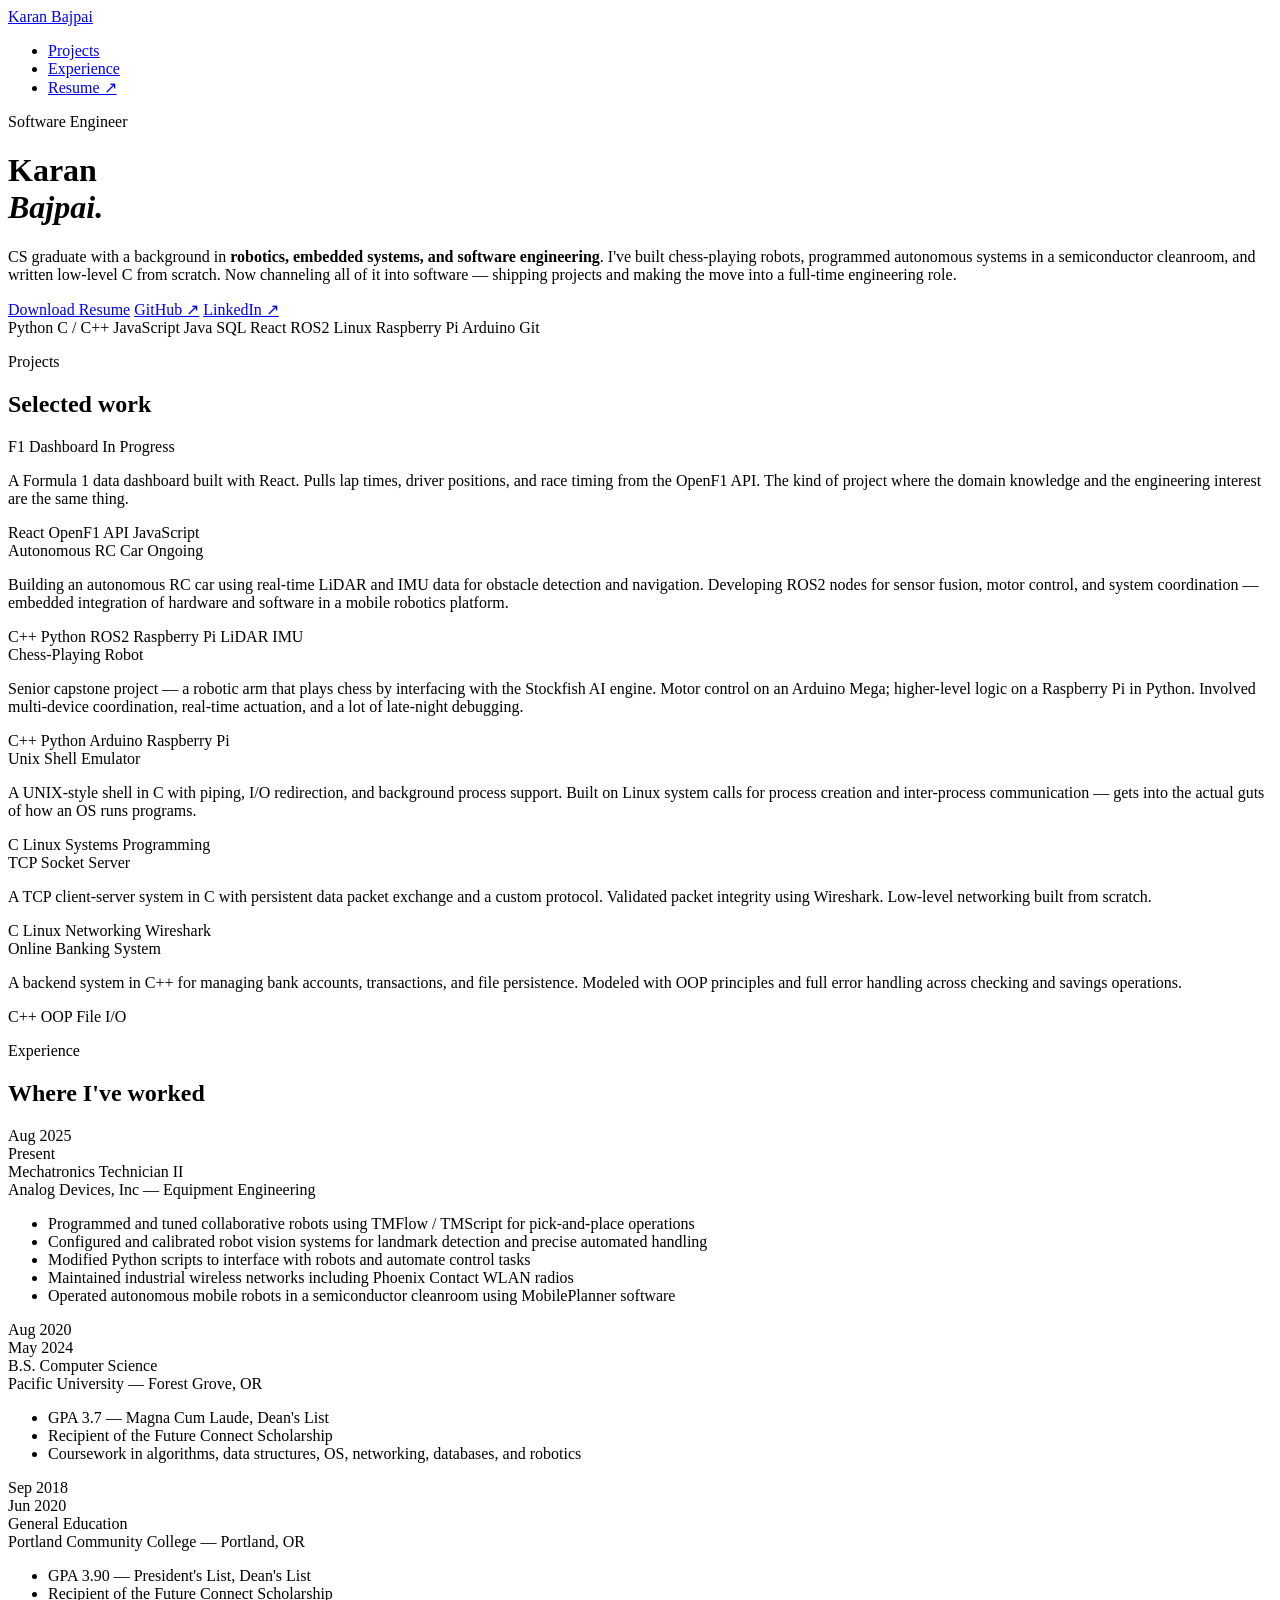
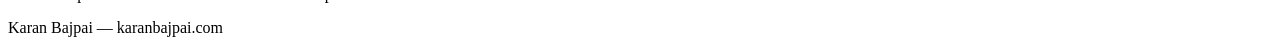
==== index.html @ 10514375 "Add: index.html" ====
<!DOCTYPE html>
<html lang="en">
<head>
  <meta charset="UTF-8" />
  <meta name="viewport" content="width=device-width, initial-scale=1.0" />
  <title>Karan Bajpai</title>
  <link rel="preconnect" href="https://fonts.googleapis.com" />
  <link rel="preconnect" href="https://fonts.gstatic.com" crossorigin />
  <link href="https://fonts.googleapis.com/css2?family=Syne:wght@400;600;700;800&family=DM+Sans:ital,opsz,wght@0,9..40,300;0,9..40,400;0,9..40,500;1,9..40,300&display=swap" rel="stylesheet" />
  <link rel="stylesheet" href="styles.css" />
</head>
<body>

  <nav>
    <a class="nav-name" href="#">Karan Bajpai</a>
    <ul class="nav-links">
      <li><a href="#projects">Projects</a></li>
      <li><a href="#experience">Experience</a></li>
      <li><a href="resume.pdf" target="_blank">Resume ↗</a></li>
    </ul>
  </nav>

  <main>

    <div class="hero" id="about">
      <p class="hero-eyebrow">Software Engineer</p>
      <h1>Karan<br /><em>Bajpai.</em></h1>
      <p class="hero-bio">
        CS graduate with a background in <strong>robotics, embedded systems, and software engineering</strong>.
        I've built chess-playing robots, programmed autonomous systems in a semiconductor cleanroom,
        and written low-level C from scratch. Now channeling all of it into software —
        shipping projects and making the move into a full-time engineering role.
      </p>
      <div class="btn-row">
        <a class="btn btn-primary" href="resume.pdf" target="_blank">Download Resume</a>
        <a class="btn btn-ghost" href="https://github.com/KaranKBajpai" target="_blank">GitHub ↗</a>
        <a class="btn btn-ghost" href="https://linkedin.com/in/karan-bajpai" target="_blank">LinkedIn ↗</a>
      </div>
      <div class="tags">
        <span class="tag">Python</span>
        <span class="tag">C / C++</span>
        <span class="tag">JavaScript</span>
        <span class="tag">Java</span>
        <span class="tag">SQL</span>
        <span class="tag">React</span>
        <span class="tag">ROS2</span>
        <span class="tag">Linux</span>
        <span class="tag">Raspberry Pi</span>
        <span class="tag">Arduino</span>
        <span class="tag">Git</span>
      </div>
    </div>

    <section id="projects">
      <p class="section-label">Projects</p>
      <h2 class="section-title">Selected work</h2>
      <div class="projects-list">

        <div class="project-card active">
          <div class="project-header">
            <span class="project-name">F1 Dashboard</span>
            <span class="badge badge-live">In Progress</span>
          </div>
          <p class="project-desc">
            A Formula 1 data dashboard built with React. Pulls lap times,
            driver positions, and race timing from the OpenF1 API. The kind of project where the
            domain knowledge and the engineering interest are the same thing.
          </p>
          <div class="project-stack">
            <span class="tag">React</span>
            <span class="tag">OpenF1 API</span>
            <span class="tag">JavaScript</span>
          </div>
        </div>

        <div class="project-card">
          <div class="project-header">
            <span class="project-name">Autonomous RC Car</span>
            <span class="badge badge-live">Ongoing</span>
          </div>
          <p class="project-desc">
            Building an autonomous RC car using real-time LiDAR and IMU data for obstacle detection
            and navigation. Developing ROS2 nodes for sensor fusion, motor control, and system
            coordination — embedded integration of hardware and software in a mobile robotics platform.
          </p>
          <div class="project-stack">
            <span class="tag">C++</span>
            <span class="tag">Python</span>
            <span class="tag">ROS2</span>
            <span class="tag">Raspberry Pi</span>
            <span class="tag">LiDAR</span>
            <span class="tag">IMU</span>
          </div>
        </div>

        <div class="project-card">
          <div class="project-header">
            <span class="project-name">Chess-Playing Robot</span>
          </div>
          <p class="project-desc">
            Senior capstone project — a robotic arm that plays chess by interfacing with the Stockfish AI engine.
            Motor control on an Arduino Mega; higher-level logic on a Raspberry Pi in Python. Involved
            multi-device coordination, real-time actuation, and a lot of late-night debugging.
          </p>
          <div class="project-stack">
            <span class="tag">C++</span>
            <span class="tag">Python</span>
            <span class="tag">Arduino</span>
            <span class="tag">Raspberry Pi</span>
          </div>
        </div>

        <div class="project-card">
          <div class="project-header">
            <span class="project-name">Unix Shell Emulator</span>
          </div>
          <p class="project-desc">
            A UNIX-style shell in C with piping, I/O redirection, and background process support.
            Built on Linux system calls for process creation and inter-process communication —
            gets into the actual guts of how an OS runs programs.
          </p>
          <div class="project-stack">
            <span class="tag">C</span>
            <span class="tag">Linux</span>
            <span class="tag">Systems Programming</span>
          </div>
        </div>

        <div class="project-card">
          <div class="project-header">
            <span class="project-name">TCP Socket Server</span>
          </div>
          <p class="project-desc">
            A TCP client-server system in C with persistent data packet exchange and a custom
            protocol. Validated packet integrity using Wireshark. Low-level networking built from scratch.
          </p>
          <div class="project-stack">
            <span class="tag">C</span>
            <span class="tag">Linux</span>
            <span class="tag">Networking</span>
            <span class="tag">Wireshark</span>
          </div>
        </div>

        <div class="project-card">
          <div class="project-header">
            <span class="project-name">Online Banking System</span>
          </div>
          <p class="project-desc">
            A backend system in C++ for managing bank accounts, transactions, and file persistence.
            Modeled with OOP principles and full error handling across checking and savings operations.
          </p>
          <div class="project-stack">
            <span class="tag">C++</span>
            <span class="tag">OOP</span>
            <span class="tag">File I/O</span>
          </div>
        </div>

      </div>
    </section>

    <section id="experience">
      <p class="section-label">Experience</p>
      <h2 class="section-title">Where I've worked</h2>
      <div class="exp-list">

        <div class="exp-item">
          <div class="exp-date">Aug 2025<br/>Present</div>
          <div>
            <div class="exp-role">Mechatronics Technician II</div>
            <div class="exp-company">Analog Devices, Inc — Equipment Engineering</div>
            <ul class="exp-bullets">
              <li>Programmed and tuned collaborative robots using TMFlow / TMScript for pick-and-place operations</li>
              <li>Configured and calibrated robot vision systems for landmark detection and precise automated handling</li>
              <li>Modified Python scripts to interface with robots and automate control tasks</li>
              <li>Maintained industrial wireless networks including Phoenix Contact WLAN radios</li>
              <li>Operated autonomous mobile robots in a semiconductor cleanroom using MobilePlanner software</li>
            </ul>
          </div>
        </div>

        <div class="exp-item">
          <div class="exp-date">Aug 2020<br/>May 2024</div>
          <div>
            <div class="exp-role">B.S. Computer Science</div>
            <div class="exp-company">Pacific University — Forest Grove, OR</div>
            <ul class="exp-bullets">
              <li>GPA 3.7 — Magna Cum Laude, Dean's List</li>
              <li>Recipient of the Future Connect Scholarship</li>
              <li>Coursework in algorithms, data structures, OS, networking, databases, and robotics</li>
            </ul>
          </div>
        </div>

        <div class="exp-item">
          <div class="exp-date">Sep 2018<br/>Jun 2020</div>
          <div>
            <div class="exp-role">General Education</div>
            <div class="exp-company">Portland Community College — Portland, OR</div>
            <ul class="exp-bullets">
              <li>GPA 3.90 — President's List, Dean's List</li>
              <li>Recipient of the Future Connect Scholarship</li>
            </ul>
          </div>
        </div>

      </div>
    </section>

  </main>

  <footer>
    <p>Karan Bajpai &mdash; karanbajpai.com</p>
  </footer>

</body>
</html>
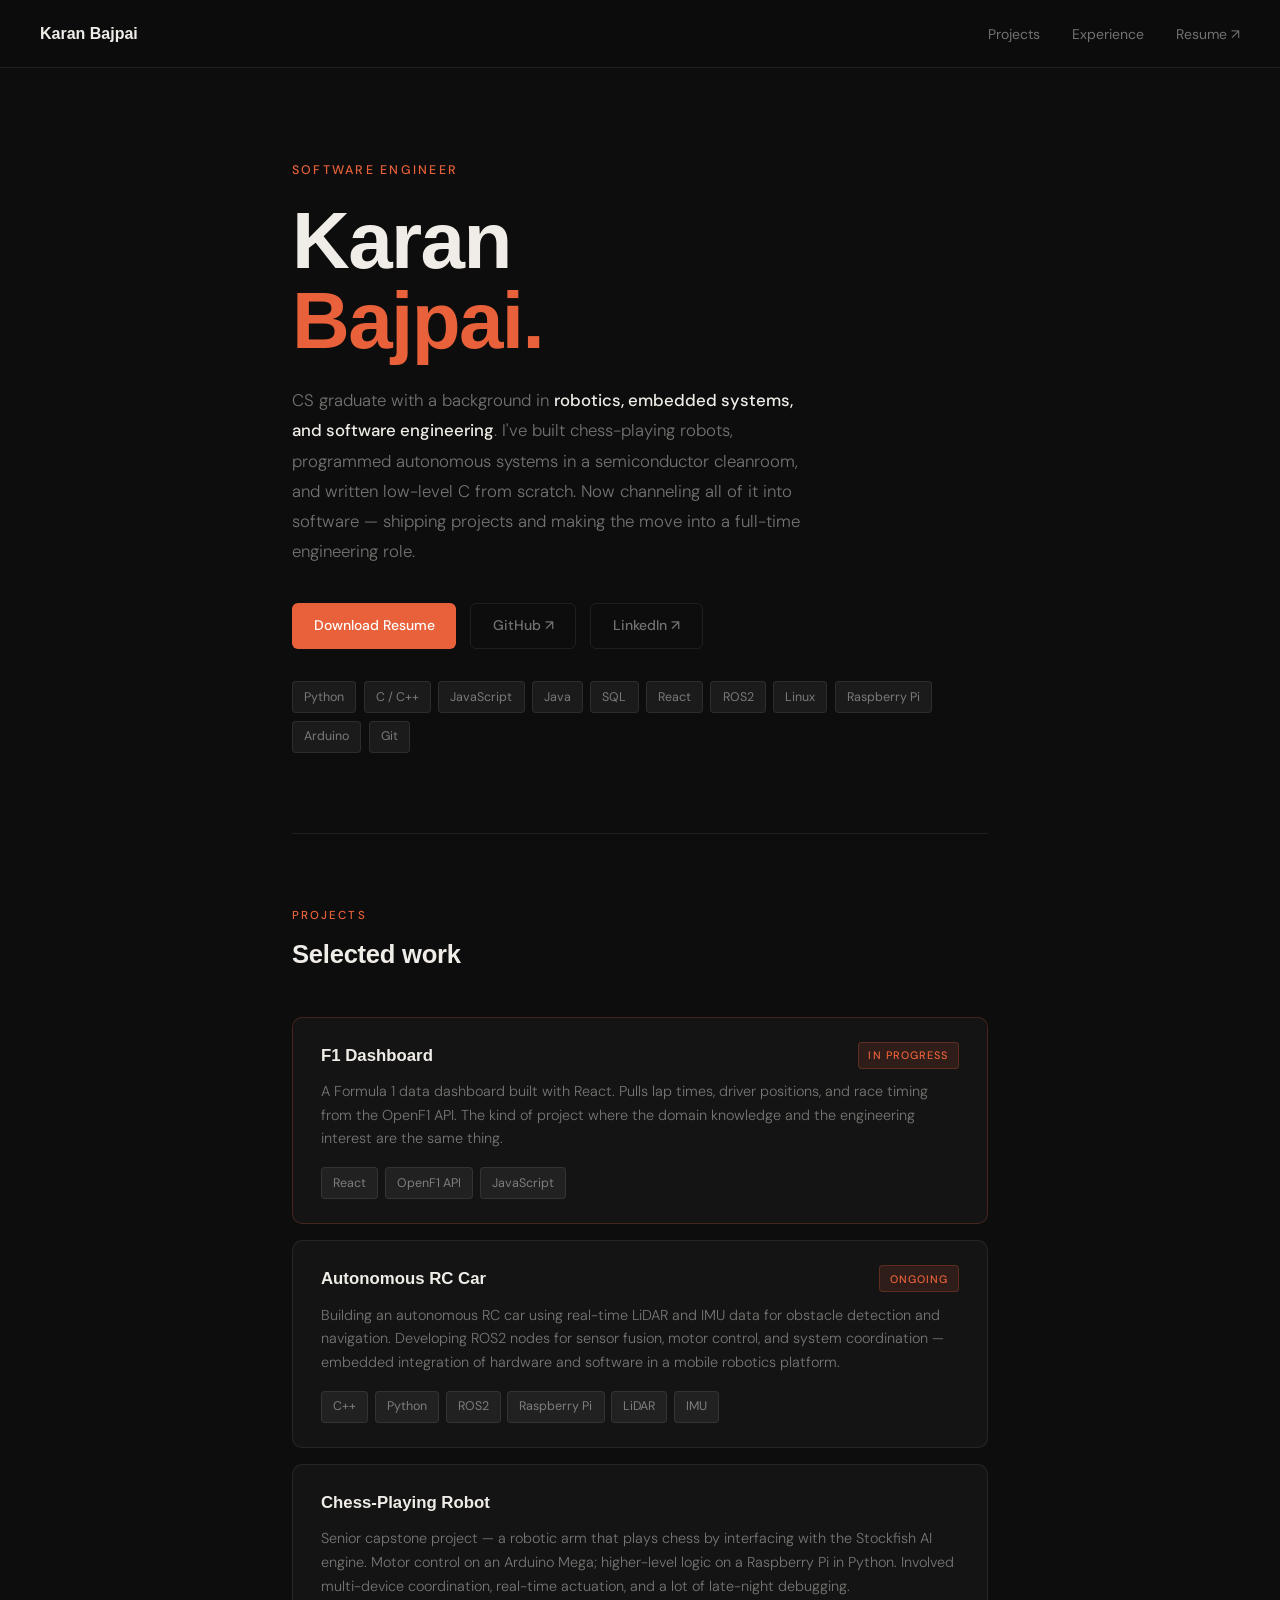
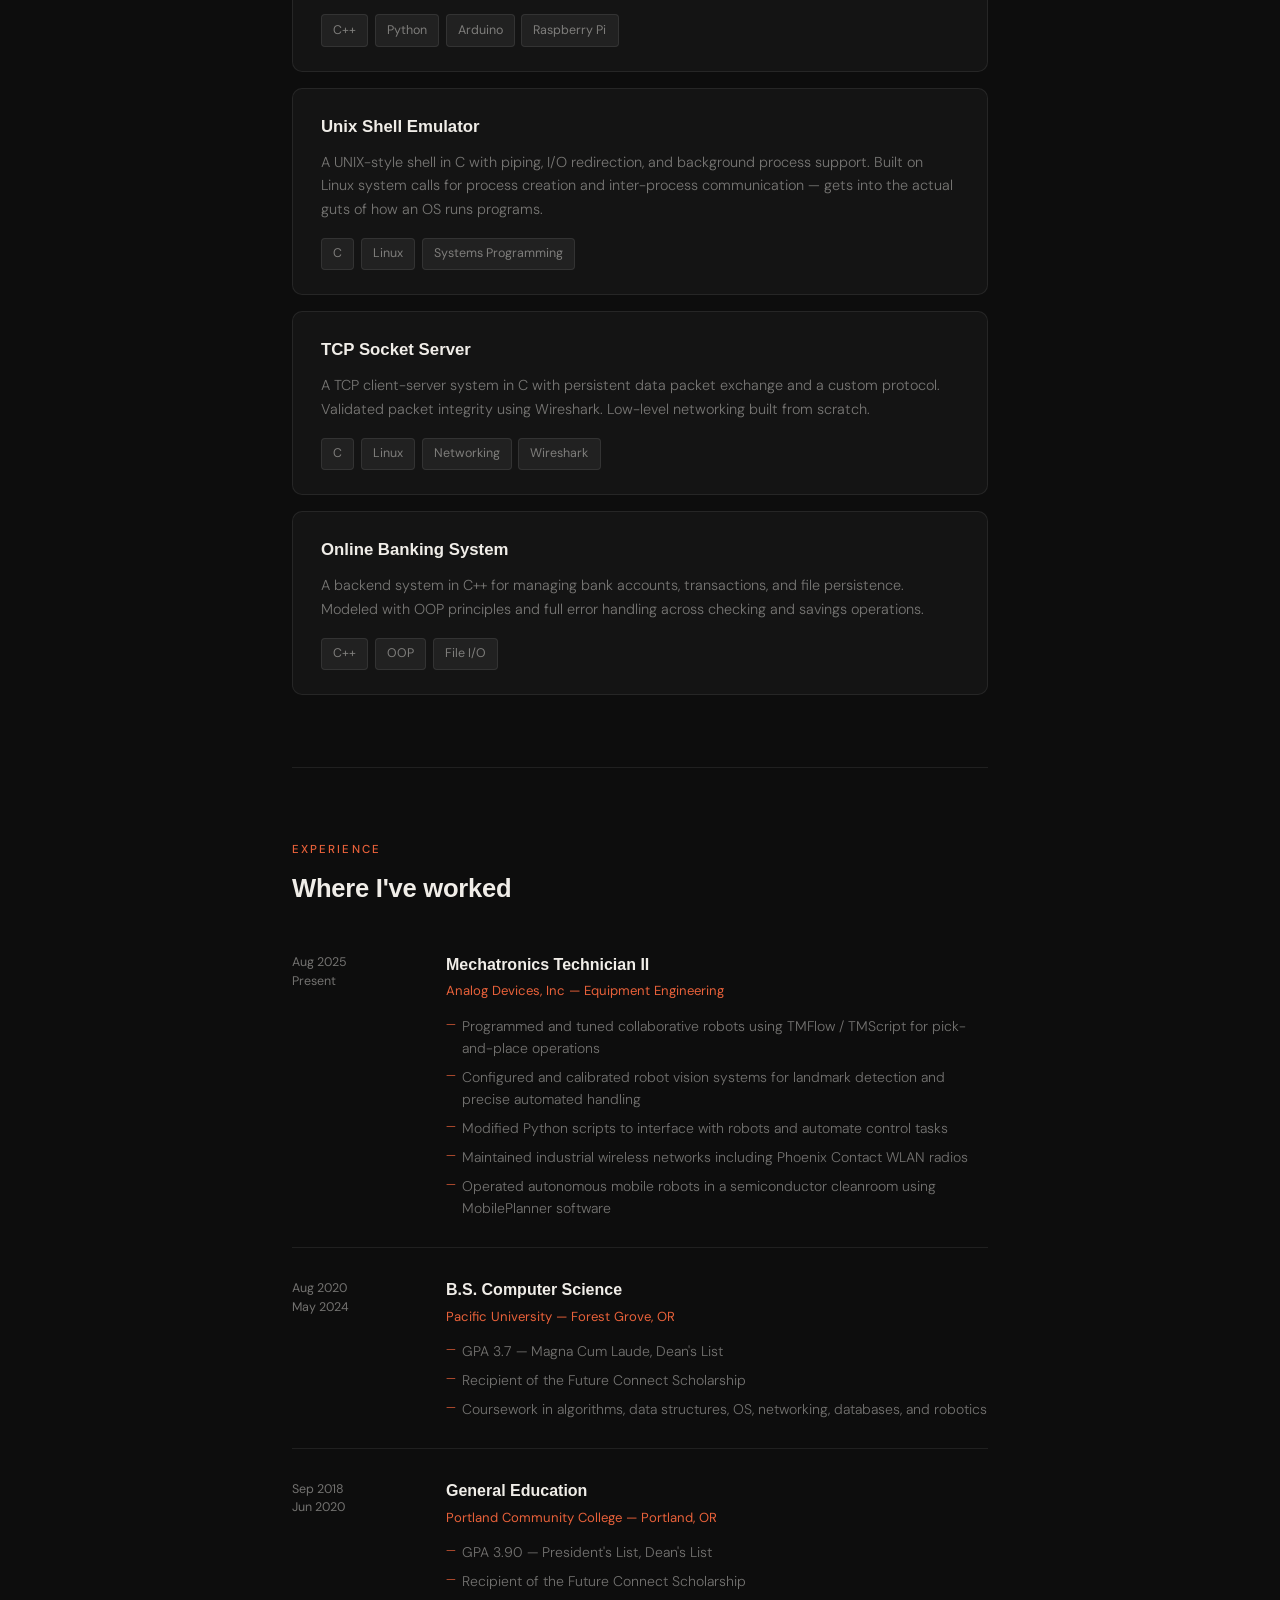
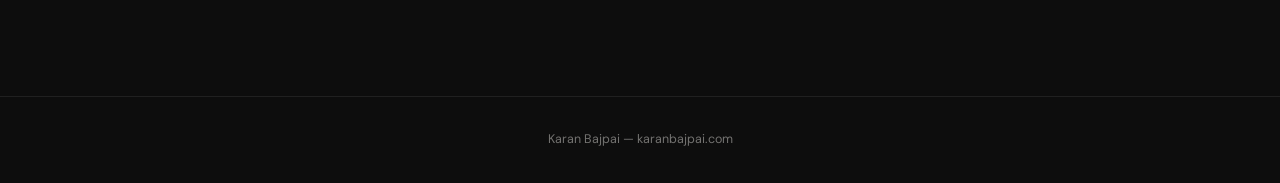
==== commit 28214a19: "Update index.html" ====
--- a/index.html
+++ b/index.html
@@ -7,7 +7,7 @@
   <link rel="preconnect" href="https://fonts.googleapis.com" />
   <link rel="preconnect" href="https://fonts.gstatic.com" crossorigin />
   <link href="https://fonts.googleapis.com/css2?family=Syne:wght@400;600;700;800&family=DM+Sans:ital,opsz,wght@0,9..40,300;0,9..40,400;0,9..40,500;1,9..40,300&display=swap" rel="stylesheet" />
-  <link rel="stylesheet" href="styles.css" />
+  <link rel="stylesheet" href="karan_k_bajpai.css" />
 </head>
 <body>
 
--- a/karan_k_bajpai.css
+++ b/karan_k_bajpai.css
@@ -0,0 +1,278 @@
+*, *::before, *::after { box-sizing: border-box; margin: 0; padding: 0; }
+
+:root {
+  --bg: #0d0d0d;
+  --surface: #141414;
+  --border: rgba(255,255,255,0.08);
+  --accent: #e8613a;
+  --text: #f0ede8;
+  --muted: rgba(240,237,232,0.45);
+  --tag-bg: rgba(255,255,255,0.06);
+}
+
+html { scroll-behavior: smooth; }
+
+body {
+  background: var(--bg);
+  color: var(--text);
+  font-family: 'DM Sans', sans-serif;
+  font-size: 16px;
+  line-height: 1.7;
+}
+
+/* NAV */
+nav {
+  position: fixed;
+  top: 0; left: 0; right: 0;
+  z-index: 100;
+  display: flex;
+  justify-content: space-between;
+  align-items: center;
+  padding: 1.25rem 2.5rem;
+  background: rgba(13,13,13,0.9);
+  backdrop-filter: blur(12px);
+  border-bottom: 1px solid var(--border);
+}
+
+.nav-name {
+  font-family: 'Syne', sans-serif;
+  font-weight: 700;
+  font-size: 1rem;
+  color: var(--text);
+  text-decoration: none;
+}
+
+.nav-links { display: flex; gap: 2rem; list-style: none; }
+
+.nav-links a {
+  color: var(--muted);
+  text-decoration: none;
+  font-size: 0.875rem;
+  transition: color 0.2s;
+}
+
+.nav-links a:hover { color: var(--text); }
+
+/* LAYOUT */
+main { max-width: 760px; margin: 0 auto; padding: 0 2rem; }
+
+/* HERO */
+.hero { padding: 10rem 0 5rem; }
+
+.hero-eyebrow {
+  font-size: 0.78rem;
+  letter-spacing: 0.18em;
+  text-transform: uppercase;
+  color: var(--accent);
+  margin-bottom: 1.25rem;
+  font-weight: 500;
+}
+
+.hero h1 {
+  font-family: 'Syne', sans-serif;
+  font-size: clamp(2.8rem, 7vw, 5rem);
+  font-weight: 800;
+  line-height: 1.0;
+  letter-spacing: -0.02em;
+  margin-bottom: 1.5rem;
+}
+
+.hero h1 em { font-style: normal; color: var(--accent); }
+
+.hero-bio {
+  font-size: 1.05rem;
+  color: var(--muted);
+  max-width: 520px;
+  line-height: 1.8;
+  font-weight: 300;
+  margin-bottom: 2.25rem;
+}
+
+.hero-bio strong { color: var(--text); font-weight: 500; }
+
+/* BUTTONS */
+.btn-row { display: flex; gap: 0.875rem; flex-wrap: wrap; }
+
+.btn {
+  display: inline-flex;
+  align-items: center;
+  padding: 0.65rem 1.35rem;
+  border-radius: 6px;
+  font-family: 'DM Sans', sans-serif;
+  font-size: 0.875rem;
+  font-weight: 500;
+  text-decoration: none;
+  transition: all 0.18s;
+}
+
+.btn-primary { background: var(--accent); color: #fff; border: none; }
+.btn-primary:hover { background: #d45230; }
+.btn-ghost { background: transparent; color: var(--muted); border: 1px solid var(--border); }
+.btn-ghost:hover { color: var(--text); border-color: rgba(255,255,255,0.2); }
+
+/* TAGS */
+.tags { display: flex; flex-wrap: wrap; gap: 0.45rem; margin-top: 2rem; }
+
+.tag {
+  background: var(--tag-bg);
+  border: 1px solid var(--border);
+  color: var(--muted);
+  padding: 0.28rem 0.7rem;
+  border-radius: 4px;
+  font-size: 0.78rem;
+}
+
+/* SECTIONS */
+section { padding: 4.5rem 0; border-top: 1px solid var(--border); }
+
+.section-label {
+  font-size: 0.72rem;
+  letter-spacing: 0.18em;
+  text-transform: uppercase;
+  color: var(--accent);
+  margin-bottom: 0.5rem;
+  font-weight: 500;
+}
+
+.section-title {
+  font-family: 'Syne', sans-serif;
+  font-size: 1.6rem;
+  font-weight: 700;
+  margin-bottom: 2.5rem;
+  letter-spacing: -0.01em;
+}
+
+/* PROJECTS */
+.projects-list { display: flex; flex-direction: column; gap: 1rem; }
+
+.project-card {
+  background: var(--surface);
+  border: 1px solid var(--border);
+  border-radius: 10px;
+  padding: 1.5rem 1.75rem;
+  transition: border-color 0.2s;
+}
+
+.project-card:hover { border-color: rgba(232,97,58,0.3); }
+.project-card.active { border-color: rgba(232,97,58,0.22); }
+
+.project-header {
+  display: flex;
+  align-items: flex-start;
+  justify-content: space-between;
+  gap: 1rem;
+  margin-bottom: 0.6rem;
+}
+
+.project-name {
+  font-family: 'Syne', sans-serif;
+  font-size: 1.05rem;
+  font-weight: 700;
+}
+
+.badge {
+  font-size: 0.68rem;
+  letter-spacing: 0.1em;
+  text-transform: uppercase;
+  font-weight: 500;
+  padding: 0.2rem 0.6rem;
+  border-radius: 4px;
+  white-space: nowrap;
+  flex-shrink: 0;
+}
+
+.badge-live {
+  background: rgba(232,97,58,0.12);
+  color: var(--accent);
+  border: 1px solid rgba(232,97,58,0.25);
+}
+
+.badge-paused {
+  background: var(--tag-bg);
+  color: var(--muted);
+  border: 1px solid var(--border);
+}
+
+.project-desc {
+  color: var(--muted);
+  font-size: 0.9rem;
+  font-weight: 300;
+  line-height: 1.65;
+  margin-bottom: 1rem;
+}
+
+.project-stack { display: flex; flex-wrap: wrap; gap: 0.4rem; }
+
+/* EXPERIENCE */
+.exp-list { display: flex; flex-direction: column; }
+
+.exp-item {
+  display: grid;
+  grid-template-columns: 130px 1fr;
+  gap: 1.5rem;
+  padding: 1.75rem 0;
+  border-bottom: 1px solid var(--border);
+}
+
+.exp-item:first-child { padding-top: 0; }
+.exp-item:last-child { border-bottom: none; padding-bottom: 0; }
+
+.exp-date { font-size: 0.78rem; color: var(--muted); padding-top: 0.15rem; line-height: 1.5; }
+
+.exp-role {
+  font-family: 'Syne', sans-serif;
+  font-size: 1rem;
+  font-weight: 700;
+  margin-bottom: 0.15rem;
+}
+
+.exp-company { font-size: 0.82rem; color: var(--accent); margin-bottom: 0.75rem; }
+
+.exp-bullets { list-style: none; display: flex; flex-direction: column; gap: 0.4rem; }
+
+.exp-bullets li {
+  font-size: 0.875rem;
+  color: var(--muted);
+  font-weight: 300;
+  line-height: 1.6;
+  padding-left: 1rem;
+  position: relative;
+}
+
+.exp-bullets li::before {
+  content: '—';
+  position: absolute;
+  left: 0;
+  color: var(--accent);
+  font-size: 0.75rem;
+}
+
+/* FOOTER */
+footer {
+  border-top: 1px solid var(--border);
+  padding: 2rem 0;
+  text-align: center;
+  color: var(--muted);
+  font-size: 0.78rem;
+  margin-top: 2rem;
+}
+
+/* ANIMATIONS */
+@keyframes fadeUp {
+  from { opacity: 0; transform: translateY(16px); }
+  to { opacity: 1; transform: translateY(0); }
+}
+
+.hero-eyebrow { animation: fadeUp 0.5s ease both; }
+.hero h1      { animation: fadeUp 0.5s 0.08s ease both; }
+.hero-bio     { animation: fadeUp 0.5s 0.16s ease both; }
+.btn-row      { animation: fadeUp 0.5s 0.24s ease both; }
+
+/* RESPONSIVE */
+@media (max-width: 600px) {
+  nav { padding: 1rem 1.5rem; }
+  .nav-links { gap: 1.25rem; }
+  main { padding: 0 1.25rem; }
+  .hero { padding: 7rem 0 4rem; }
+  .exp-item { grid-template-columns: 1fr; gap: 0.4rem; }
+}
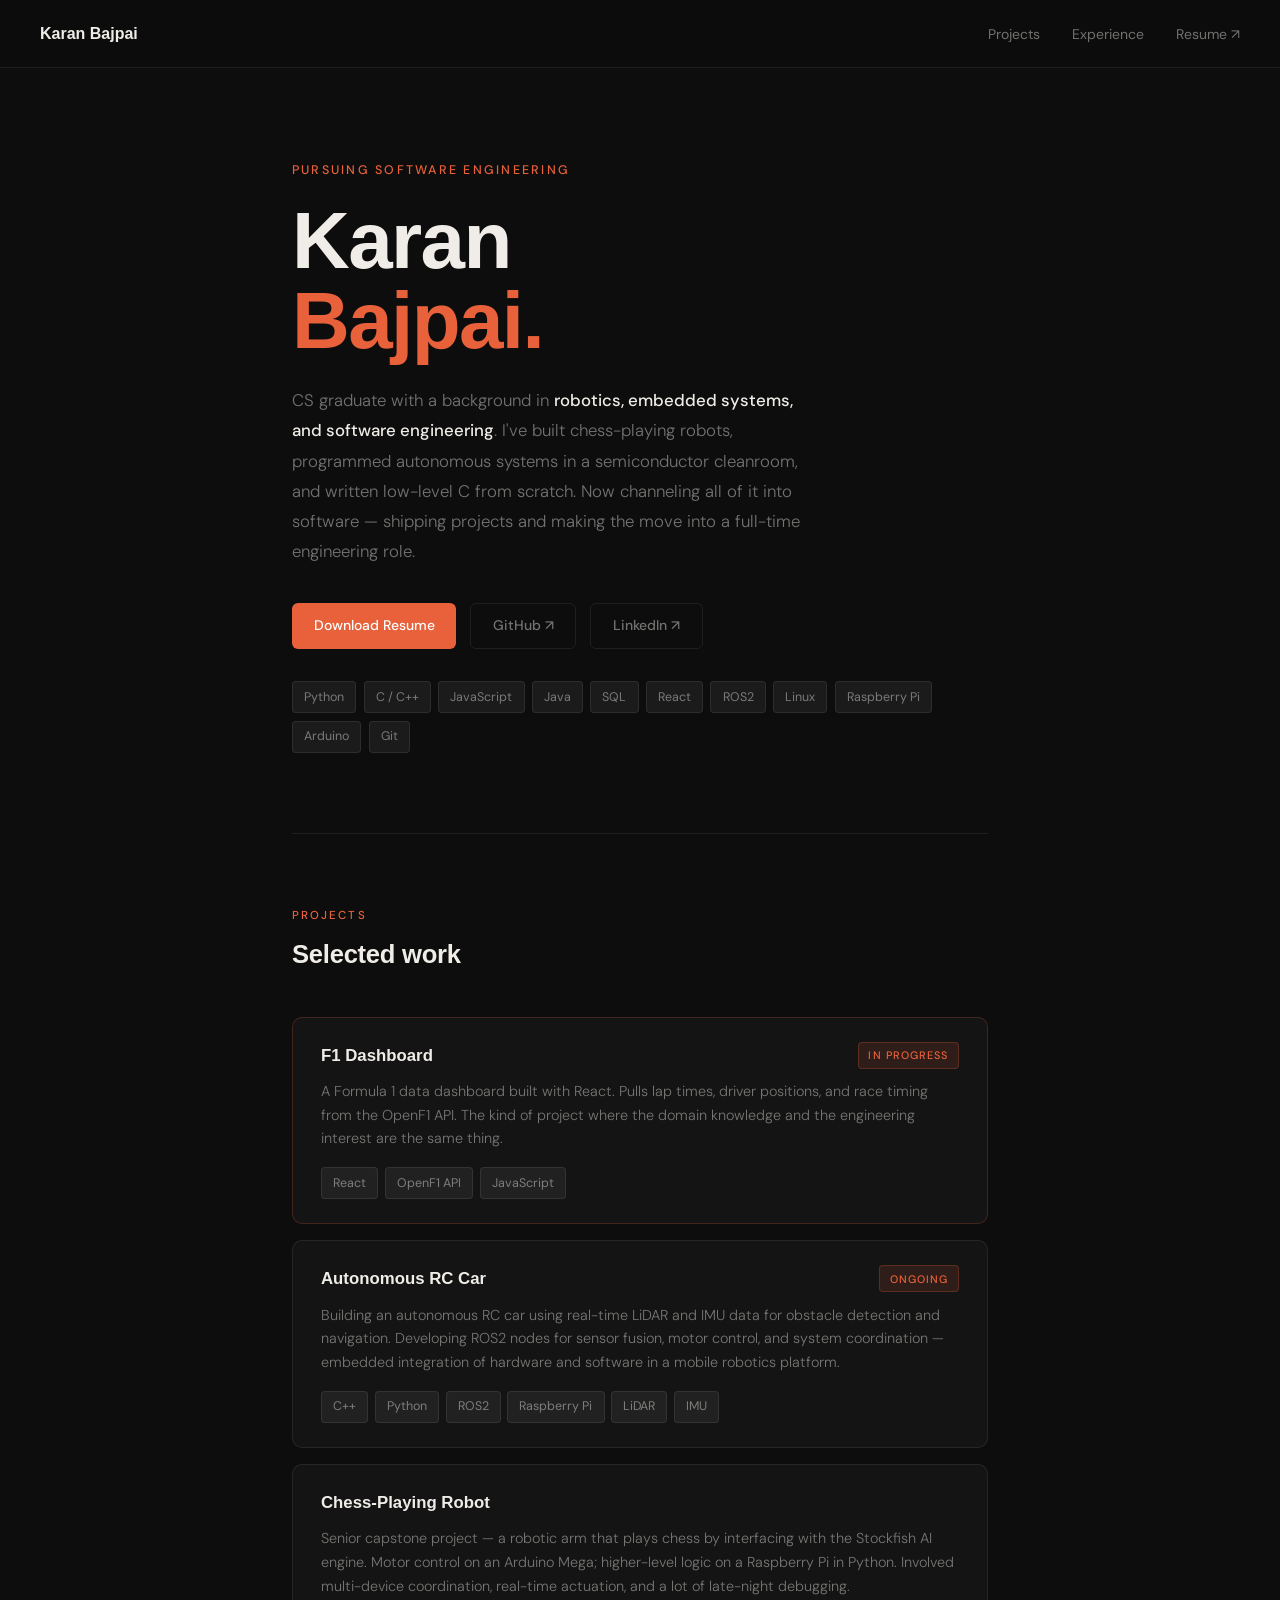
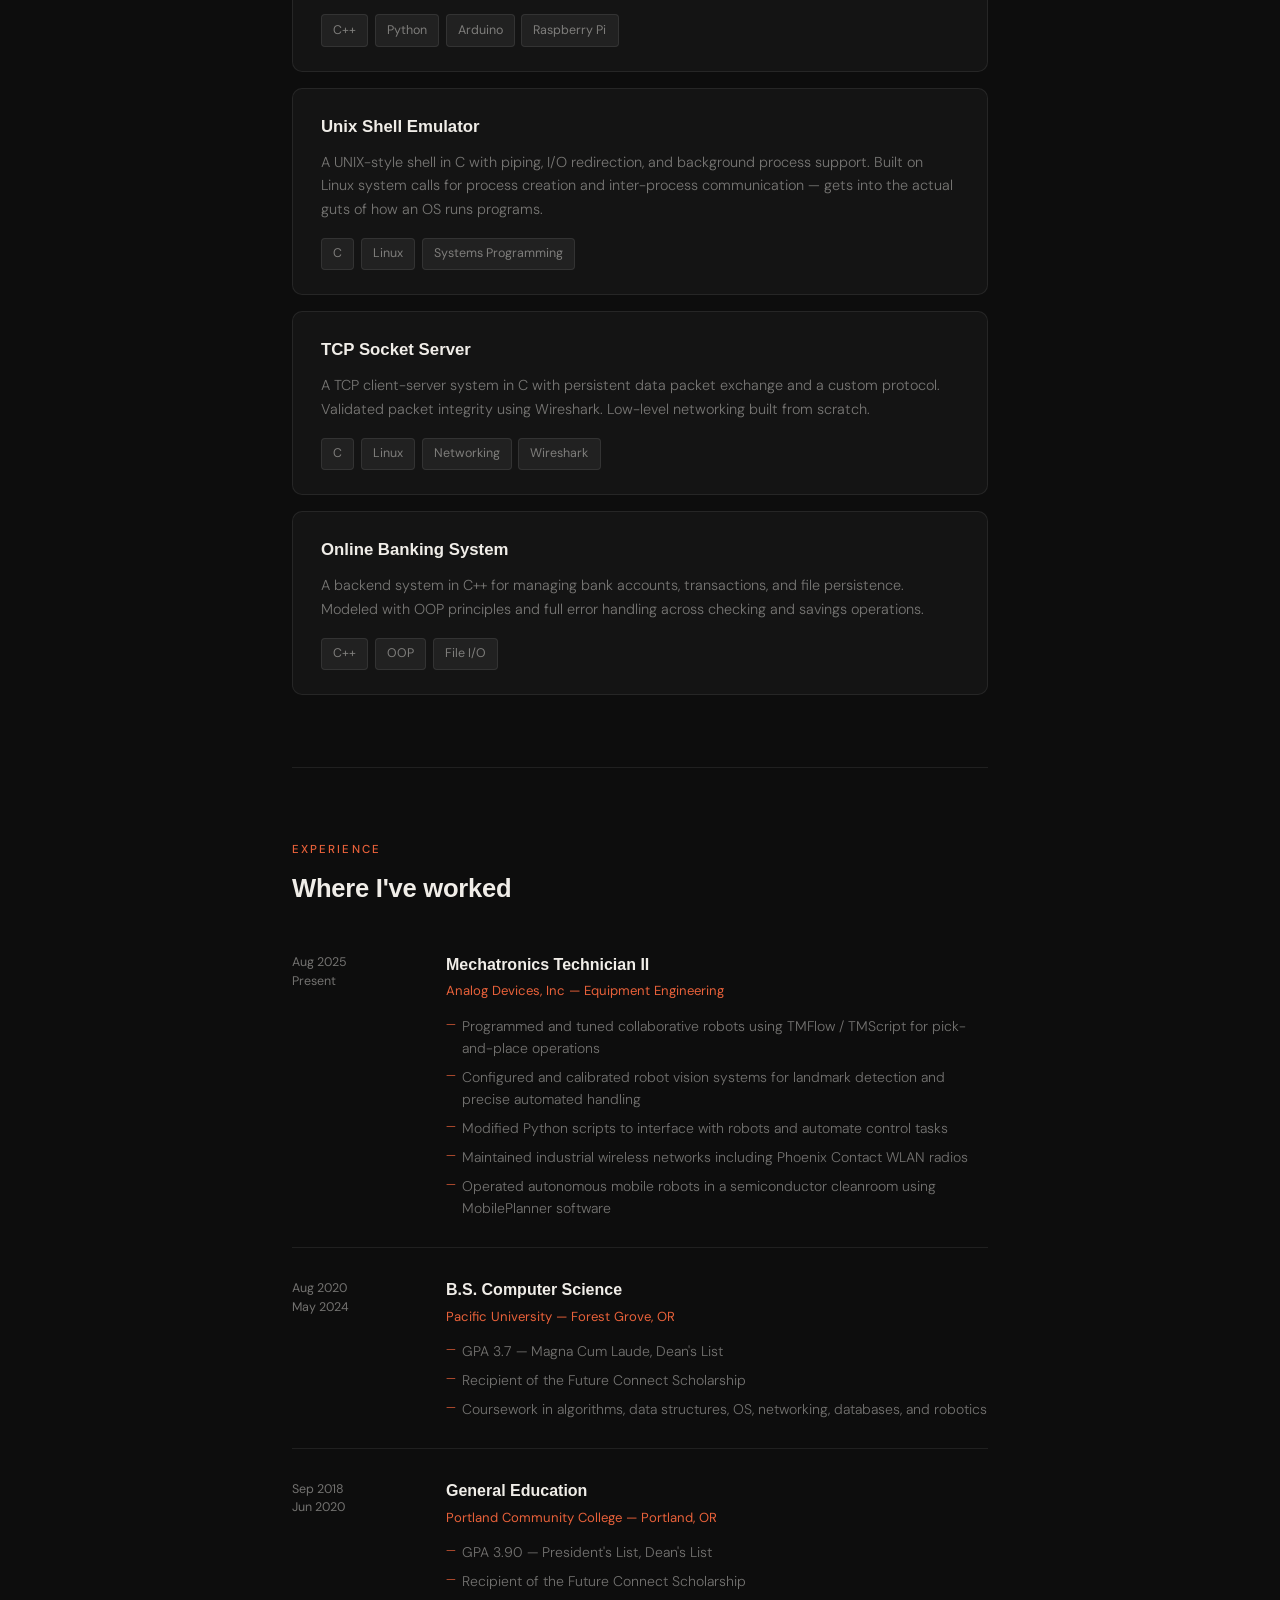
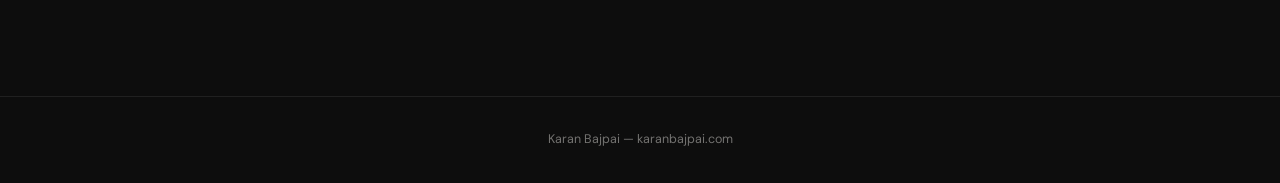
==== commit 5a7f55fb: "Update index.html: Title of introduction" ====
--- a/index.html
+++ b/index.html
@@ -6,7 +6,7 @@
   <title>Karan Bajpai</title>
   <link rel="preconnect" href="https://fonts.googleapis.com" />
   <link rel="preconnect" href="https://fonts.gstatic.com" crossorigin />
-  <link href="https://fonts.googleapis.com/css2?family=Syne:wght@400;600;700;800&family=DM+Sans:ital,opsz,wght@0,9..40,300;0,9..40,400;0,9..40,500;1,9..40,300&display=swap" rel="stylesheet" />
+  <link href="https://fonts.googleapis.com/css2?family=Space+Grotesk:wght@700&family=DM+Sans:ital,opsz,wght@0,9..40,300;0,9..40,400;0,9..40,500;1,9..40,300&display=swap" rel="stylesheet" />
   <link rel="stylesheet" href="karan_k_bajpai.css" />
 </head>
 <body>
@@ -23,7 +23,7 @@
   <main>
 
     <div class="hero" id="about">
-      <p class="hero-eyebrow">Software Engineer</p>
+      <p class="hero-eyebrow">Pursuing Software Engineering</p>
       <h1>Karan<br /><em>Bajpai.</em></h1>
       <p class="hero-bio">
         CS graduate with a background in <strong>robotics, embedded systems, and software engineering</strong>.
--- a/karan_k_bajpai.css
+++ b/karan_k_bajpai.css
@@ -35,7 +35,7 @@
 }
 
 .nav-name {
-  font-family: 'Syne', sans-serif;
+  font-family: 'Space Grotesk', sans-serif;
   font-weight: 700;
   font-size: 1rem;
   color: var(--text);
@@ -69,7 +69,7 @@
 }
 
 .hero h1 {
-  font-family: 'Syne', sans-serif;
+  font-family: 'Space Grotesk', sans-serif;
   font-size: clamp(2.8rem, 7vw, 5rem);
   font-weight: 800;
   line-height: 1.0;
@@ -135,7 +135,7 @@
 }
 
 .section-title {
-  font-family: 'Syne', sans-serif;
+  font-family: 'Space Grotesk', sans-serif;
   font-size: 1.6rem;
   font-weight: 700;
   margin-bottom: 2.5rem;
@@ -165,7 +165,7 @@
 }
 
 .project-name {
-  font-family: 'Syne', sans-serif;
+  font-family: 'Space Grotesk', sans-serif;
   font-size: 1.05rem;
   font-weight: 700;
 }
@@ -220,7 +220,7 @@
 .exp-date { font-size: 0.78rem; color: var(--muted); padding-top: 0.15rem; line-height: 1.5; }
 
 .exp-role {
-  font-family: 'Syne', sans-serif;
+  font-family: 'Space Grotesk', sans-serif;
   font-size: 1rem;
   font-weight: 700;
   margin-bottom: 0.15rem;
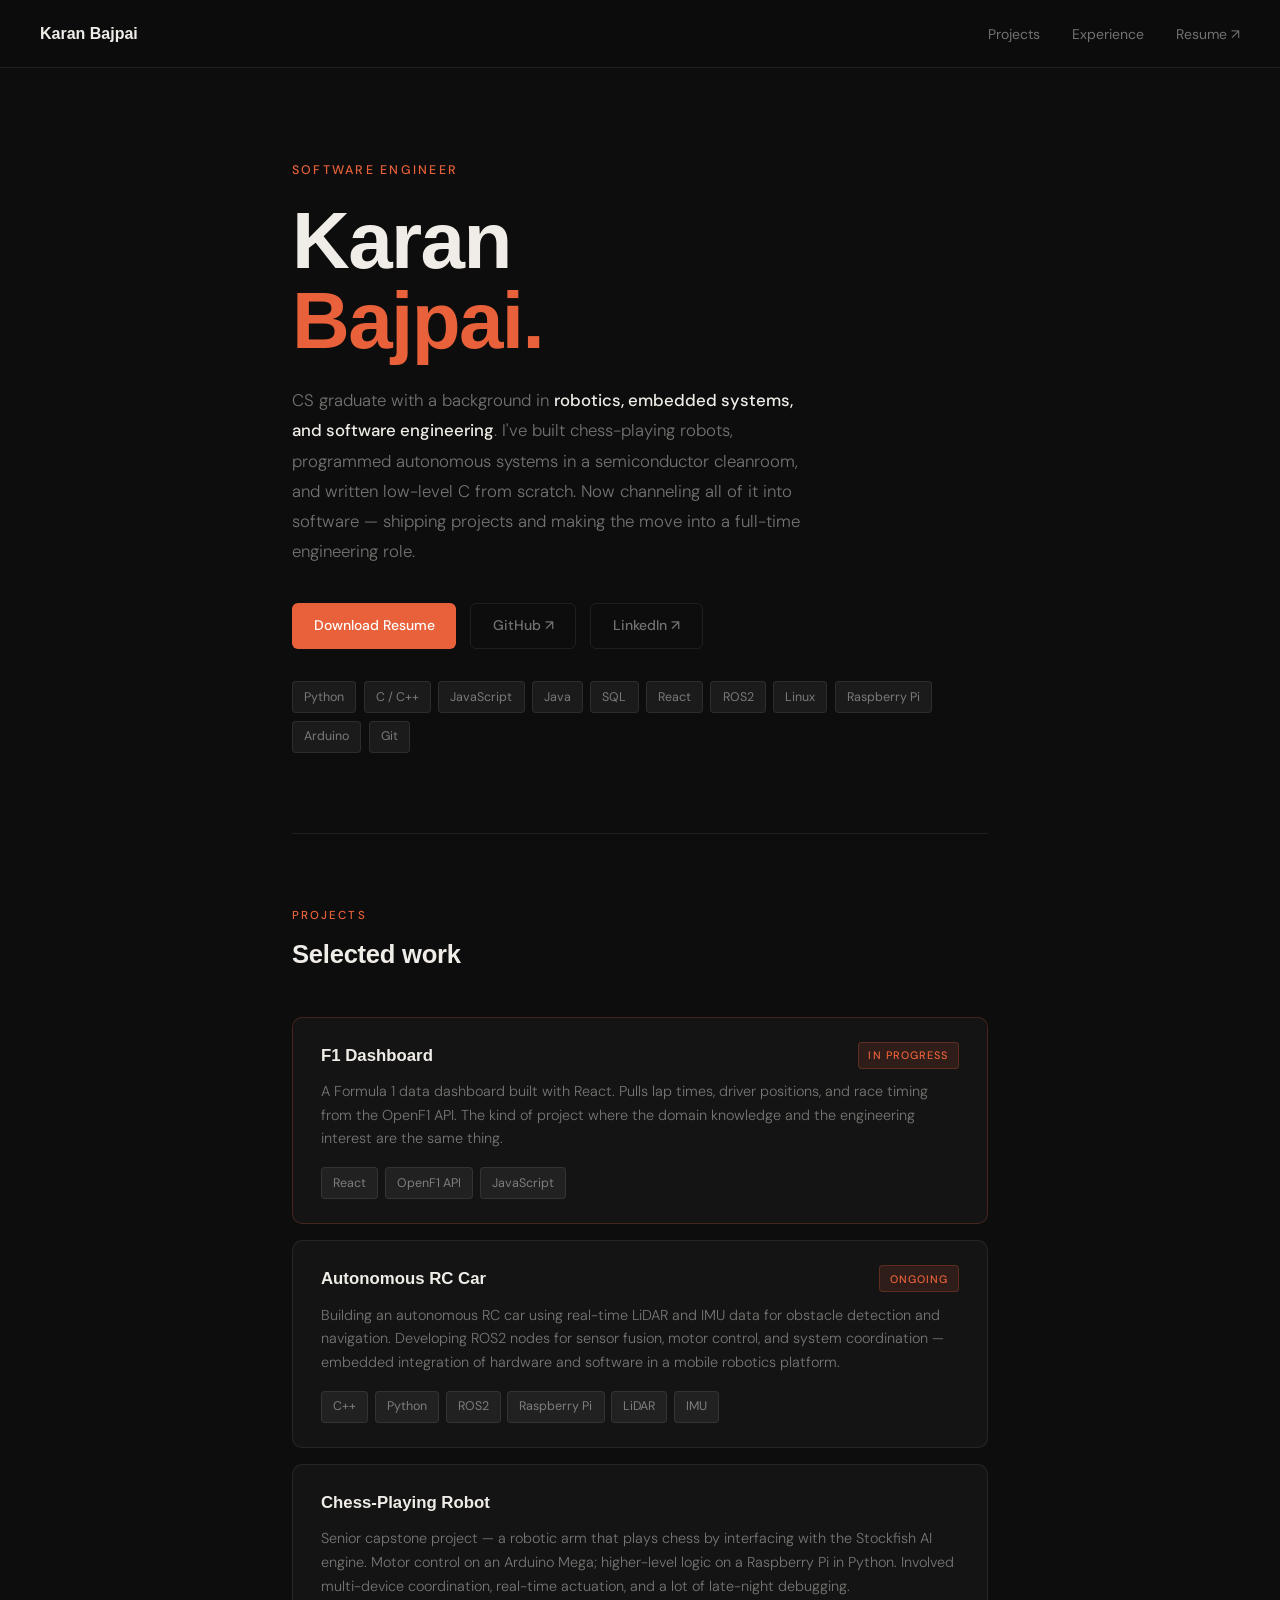
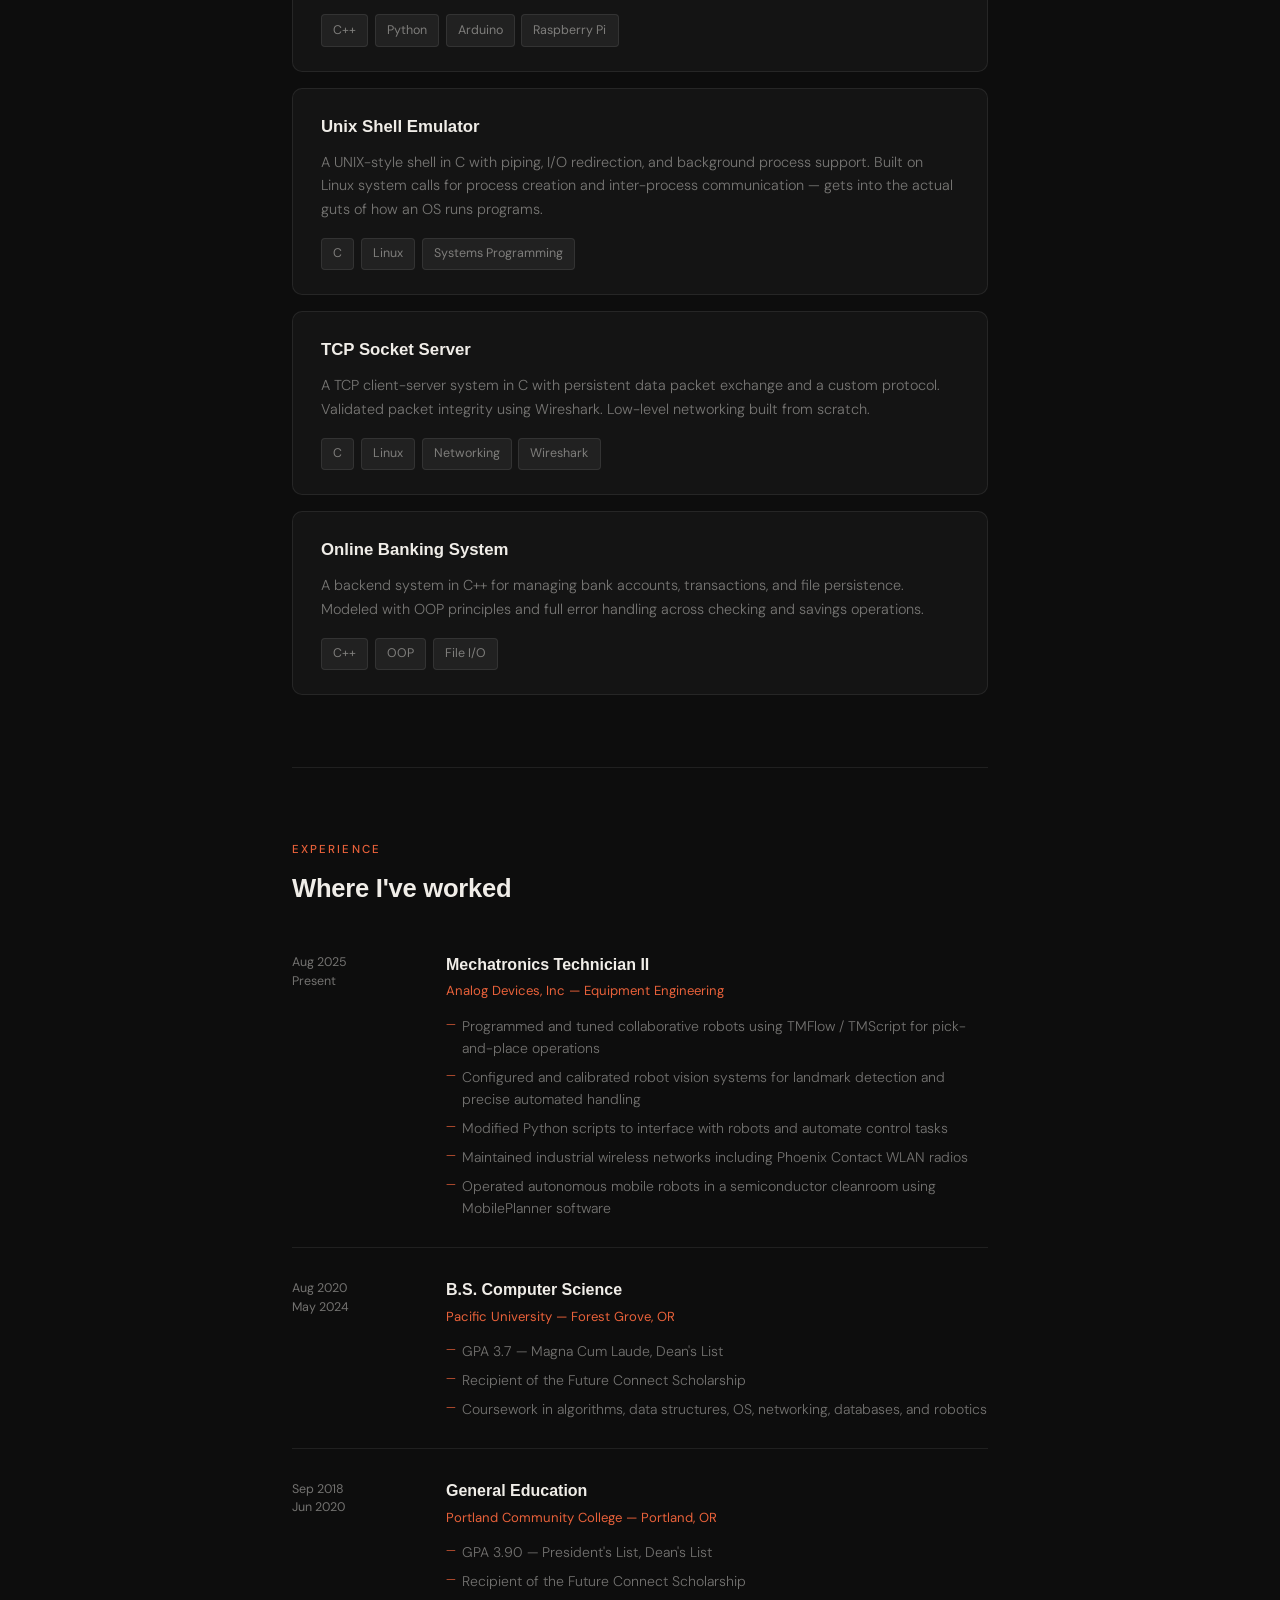
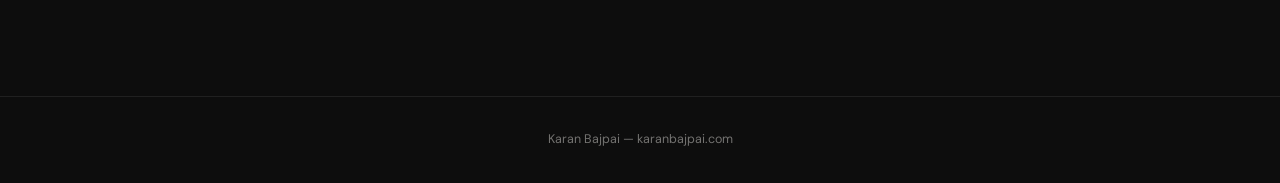
==== commit 5bac36d3: "Update index.html" ====
--- a/index.html
+++ b/index.html
@@ -23,7 +23,7 @@
   <main>
 
     <div class="hero" id="about">
-      <p class="hero-eyebrow">Pursuing Software Engineering</p>
+      <p class="hero-eyebrow">Software Engineer</p>
       <h1>Karan<br /><em>Bajpai.</em></h1>
       <p class="hero-bio">
         CS graduate with a background in <strong>robotics, embedded systems, and software engineering</strong>.
